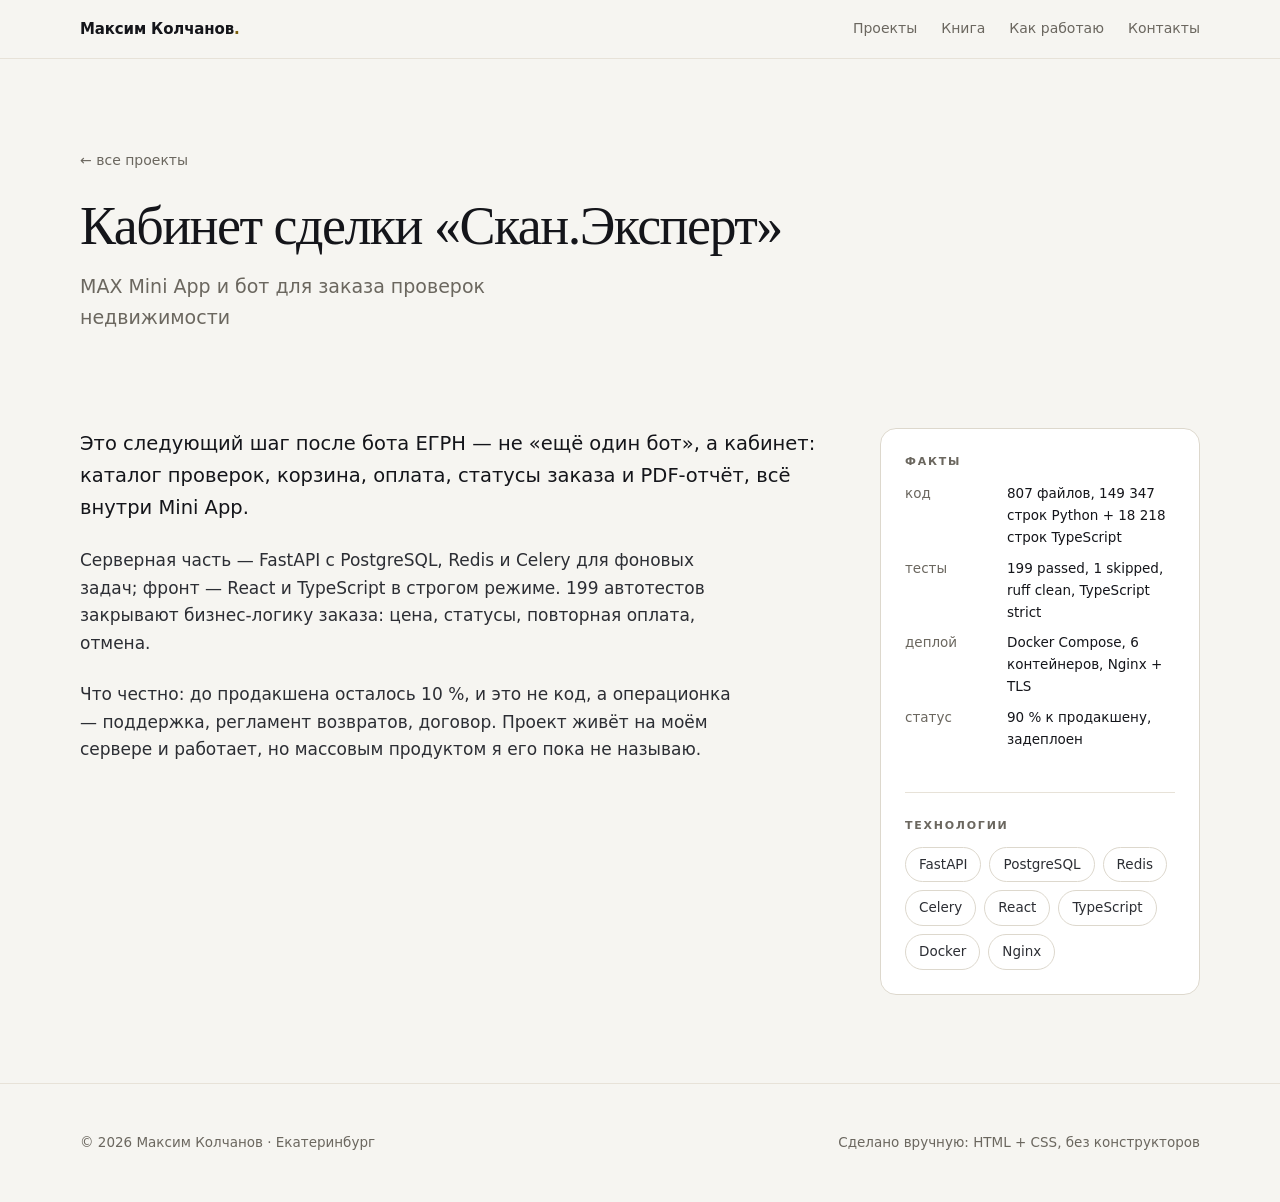
==== case-skan-ekspert.html @ cf694de1 "Сайт-портфолио: статика из portfolio-maxim" ====
<!DOCTYPE html>
<html lang="ru">
<head>
<meta charset="utf-8">
<meta name="viewport" content="width=device-width, initial-scale=1">
<title>Кабинет сделки «Скан.Эксперт» — Максим Колчанов</title>
<meta name="description" content="Витрина проверок объекта с ценами, оплатой и отчётом — внутри мессенджера MAX. Клиент видит каталог, платит и получает PDF, не выходя из приложения.">
<meta property="og:title" content="Кабинет сделки «Скан.Эксперт» — Максим Колчанов">
<meta property="og:description" content="Витрина проверок объекта с ценами, оплатой и отчётом — внутри мессенджера MAX. Клиент видит каталог, платит и получает PDF, не выходя из приложения.">
<meta property="og:type" content="website">
<link rel="stylesheet" href="assets/style.css">
</head>
<body>
<header class="topbar">
  <div class="wrap">
    <a class="brand" href="index.html">Максим Колчанов<span>.</span></a>
    <nav class="topnav">
      <a href="index.html#projects">Проекты</a>
      <a href="index.html#book">Книга</a>
      <a href="index.html#approach">Как работаю</a>
      <a href="index.html#contact">Контакты</a>
    </nav>
  </div>
</header>
<section class="case-head">
  <div class="wrap">
    <a class="back" href="index.html#projects">← все проекты</a>
    <h1>Кабинет сделки «Скан.Эксперт»</h1>
    <p class="sub">MAX Mini App и бот для заказа проверок недвижимости</p>
  </div>
</section>

<div class="wrap case-body">
  <div class="case-text">
<p>Это следующий шаг после бота ЕГРН — не «ещё один бот», а кабинет: каталог проверок, корзина, оплата, статусы заказа и PDF-отчёт, всё внутри Mini App.</p><p>Серверная часть — FastAPI с PostgreSQL, Redis и Celery для фоновых задач; фронт — React и TypeScript в строгом режиме. 199 автотестов закрывают бизнес-логику заказа: цена, статусы, повторная оплата, отмена.</p><p>Что честно: до продакшена осталось 10 %, и это не код, а операционка — поддержка, регламент возвратов, договор. Проект живёт на моём сервере и работает, но массовым продуктом я его пока не называю.</p>  </div>
  <aside class="case-side">
    <div class="side-block">
      <h5>Факты</h5>
      <div class="row"><span class="k">код</span><span>807 файлов, 149 347 строк Python + 18 218 строк TypeScript</span></div>
      <div class="row"><span class="k">тесты</span><span>199 passed, 1 skipped, ruff clean, TypeScript strict</span></div>
      <div class="row"><span class="k">деплой</span><span>Docker Compose, 6 контейнеров, Nginx + TLS</span></div>
      <div class="row"><span class="k">статус</span><span>90 % к продакшену, задеплоен</span></div>
    </div>
    <div class="side-block">
      <h5>Технологии</h5>
      <div class="chips">
<span class="chip">FastAPI</span><span class="chip">PostgreSQL</span><span class="chip">Redis</span><span class="chip">Celery</span><span class="chip">React</span><span class="chip">TypeScript</span><span class="chip">Docker</span><span class="chip">Nginx</span>      </div>
    </div>
  </aside>
</div>
<footer>
  <div class="wrap foot">
    <div>© 2026 Максим Колчанов · Екатеринбург</div>
    <div>Сделано вручную: HTML + CSS, без конструкторов</div>
  </div>
</footer>
</body>
</html>
---- assets/style.css ----
/* ------------------------------------------------------------------
   portfolio-maxim — оформление v2
   Гештальт-основа:
   · фигура/фон — на экране одна фигура (имя и портрет), остальное фон;
   · близость — расстояние кодирует отношение, а не линии;
   · сходство — одинаковые по смыслу элементы одинаковы во всей странице;
   · непрерывность — вертикальная ось таймлайна и общая левая граница текста;
   · общая область — рамка только там, где элемент самодостаточен;
   · прегнантность — минимум уровней серого, минимум линий, максимум воздуха.
   ------------------------------------------------------------------ */

:root {
  /* палитра: один акцент, три уровня серого */
  --bg: #0a0b0d;
  --surface: #101215;
  --surface-2: #16181c;
  --line: #23262c;
  --line-soft: #1b1e22;
  --text: #ecebe6;
  --text-2: #d7d4cc;
  --text-3: #b4b0a6;
  --muted: #a8a49b;
  --accent: #c9a227;

  /* модульная сетка 8px */
  --s1: 8px;  --s2: 16px; --s3: 24px; --s4: 32px;
  --s5: 48px; --s6: 64px;  --s7: 88px; --s8: 112px;

  /* типографическая шкала */
  --fs-cap: 12px; --fs-sm: 13.5px; --fs-base: 16.5px;
  --fs-lead: 19px; --fs-h4: 20px; --fs-h3: 24px;
  --fs-h2: clamp(28px, 3.2vw, 38px);
  --fs-h1: clamp(44px, 7vw, 88px);

  --radius: 16px;
  --max: 1120px;
}

* { box-sizing: border-box; margin: 0; padding: 0; }
html { scroll-behavior: smooth; }
html, body { overflow-x: clip; }

body {
  background: var(--bg);
  color: var(--text);
  font-family: "Inter", "Segoe UI", system-ui, -apple-system, sans-serif;
  font-size: var(--fs-base);
  line-height: 1.62;
  -webkit-font-smoothing: antialiased;
}

img { max-width: 100%; display: block; }
a { color: inherit; text-decoration: none; }
.wrap { width: min(100% - 44px, var(--max)); margin-inline: auto; }

/* ── верхняя панель: тонкая, не спорит с фигурой ── */
.topbar {
  position: sticky; top: 0; z-index: 30;
  background: rgba(10, 11, 13, 0.88);
  backdrop-filter: blur(12px);
  border-bottom: 1px solid var(--line-soft);
}
.topbar .wrap { display: flex; align-items: center; justify-content: space-between; height: 58px; gap: var(--s3); }
.brand { font-size: 15px; font-weight: 600; letter-spacing: -0.01em; }
.brand span { color: var(--accent); }
.topnav { display: flex; gap: var(--s3); font-size: 14px; color: var(--muted); }
.topnav a { padding: 4px 0; border-bottom: 1px solid transparent; transition: color .16s, border-color .16s; }
.topnav a:hover { color: var(--text); border-color: var(--accent); }

/* ── hero: единственная фигура первого экрана ── */
.hero { padding: var(--s8) 0 var(--s7); }
/* сетка: лицо справа на всю высоту, на телефоне — сразу под именем */
.hero-grid {
  display: grid;
  grid-template-columns: 1.02fr 0.98fr;
  grid-template-areas: "head portrait" "body portrait";
  grid-template-rows: auto 1fr;
  column-gap: var(--s6); row-gap: var(--s3);
  align-items: start;
}
.hero-head { grid-area: head; min-width: 0; padding-top: var(--s2); }
.hero-body { grid-area: body; min-width: 0; }
.hero-grid .portrait { grid-area: portrait; align-self: center; }

.eyebrow {
  display: flex; flex-wrap: wrap; align-items: center; gap: var(--s1) var(--s2);
  font-size: var(--fs-cap); letter-spacing: 0.16em; text-transform: uppercase;
  color: var(--muted); margin-bottom: var(--s4);
}
.eyebrow .sep { width: 14px; height: 1px; background: var(--line); }
.eyebrow .city { color: var(--accent); }

h1.name {
  font-family: Georgia, "Times New Roman", serif;
  font-size: var(--fs-h1);
  line-height: 0.96;
  letter-spacing: -0.035em;
  font-weight: 400;
  margin-bottom: var(--s3);
}
.tagline {
  font-size: clamp(19px, 2.2vw, 25px);
  line-height: 1.34;
  max-width: 23ch;
  margin-bottom: var(--s3);
}
.intro { max-width: 58ch; color: var(--muted); font-size: var(--fs-base); }

/* три линии — одна строка с разделителями, а не колонки */
.lines {
  margin-top: var(--s5);
  display: flex; flex-wrap: wrap; gap: var(--s2) var(--s4);
  padding-top: var(--s3); border-top: 1px solid var(--line);
}
.line-item { display: flex; align-items: baseline; gap: var(--s1); min-width: 0; }
.line-item .label {
  font-size: var(--fs-cap); letter-spacing: 0.1em; text-transform: uppercase; color: var(--accent);
  white-space: nowrap;
}
.line-item .text { font-size: var(--fs-sm); color: var(--muted); }

/* портрет: паспарту, свет вокруг лица, подпись внутри рамки */
.portrait {
  margin: 0; position: relative;
  padding: 12px 12px 10px;
  background: linear-gradient(180deg, #141619 0%, #0d0f12 100%);
  border: 1px solid var(--line);
  border-radius: 20px;
  box-shadow: 0 36px 90px rgba(0, 0, 0, 0.55), inset 0 1px 0 rgba(255, 255, 255, 0.04);
}
.portrait::before {
  content: ""; position: absolute; inset: -10% 0 auto 0; height: 58%;
  background: radial-gradient(closest-side, rgba(201, 162, 39, 0.15), transparent 72%);
  filter: blur(30px); pointer-events: none;
}
.portrait-inner { position: relative; border-radius: 12px; overflow: hidden; }
.portrait-inner img { width: 100%; height: auto; }
.portrait-inner::after {
  content: ""; position: absolute; inset: 0; pointer-events: none;
  background: linear-gradient(180deg, rgba(10, 11, 13, 0) 64%, rgba(10, 11, 13, 0.6) 100%);
}
.portrait figcaption {
  display: flex; align-items: center; gap: 9px;
  margin: 11px 2px 1px;
  font-size: 11.5px; letter-spacing: 0.1em; text-transform: uppercase; color: var(--muted);
}
.portrait figcaption .dot {
  width: 6px; height: 6px; border-radius: 50%; background: var(--accent);
  box-shadow: 0 0 0 3px rgba(201, 162, 39, 0.14);
}

/* ── показатели: одна строка, разделители вместо рамок ── */
.metrics { padding: 0 0 var(--s3); }
.metrics-grid {
  display: grid; grid-template-columns: repeat(4, 1fr);
  border-top: 1px solid var(--line); border-bottom: 1px solid var(--line);
}
.metric { padding: var(--s3) var(--s3) var(--s3) 0; }
.metric + .metric { padding-left: var(--s3); border-left: 1px solid var(--line-soft); }
.metric .value {
  font-family: Georgia, serif; font-size: clamp(26px, 3vw, 36px);
  letter-spacing: -0.02em; line-height: 1.1;
}
.metric .label { font-size: 14.5px; margin-top: 6px; }
.metric .note { font-size: var(--fs-sm); color: var(--muted); margin-top: 4px; }

/* ── секции: воздух вместо линий, метка как якорь ── */
section.block { padding: 72px 0; }
section.block + section.block { border-top: 1px solid var(--line-soft); }
#projects { background: linear-gradient(180deg, #0c0e11 0%, #0a0b0d 100%); }

.section-head { margin-bottom: var(--s4); max-width: 74ch; }
.section-head .mark {
  display: block; font-size: var(--fs-cap); letter-spacing: 0.18em;
  text-transform: uppercase; color: var(--accent); margin-bottom: var(--s2);
}
h2 {
  font-family: Georgia, serif; font-weight: 400;
  font-size: var(--fs-h2); letter-spacing: -0.022em; line-height: 1.14;
}
.section-head p { color: var(--muted); font-size: var(--fs-base); margin-top: var(--s2); max-width: 58ch; }

/* ── таймлайн: вертикальная ось связывает годы ── */
.timeline { position: relative; padding-left: 34px; }
.timeline::before {
  content: ""; position: absolute; left: 7px; top: 10px; bottom: 14px; width: 1px;
  background: linear-gradient(180deg, var(--accent) 0%, var(--line) 28%, var(--line) 100%);
}
.tl-row { position: relative; padding: 0 0 var(--s4); }
.tl-row:last-child { padding-bottom: 0; }
.tl-row::before {
  content: ""; position: absolute; left: -34px; top: 9px;
  width: 15px; height: 15px; border-radius: 50%;
  background: var(--bg); border: 1px solid var(--line);
}
.tl-row:first-child::before { border-color: var(--accent); }
.tl-year {
  font-family: Georgia, serif; font-size: 15px; letter-spacing: 0.06em;
  color: var(--accent); margin-bottom: 4px;
}
.tl-body h4 { font-size: var(--fs-lead); font-weight: 600; margin-bottom: 4px; }
.tl-body p { color: var(--muted); font-size: var(--fs-base); max-width: 66ch; }

/* ── направления: карточки с номером ── */
.dirs { display: grid; grid-template-columns: repeat(3, 1fr); gap: var(--s3); }
.dir {
  background: var(--surface); border: 1px solid var(--line);
  border-radius: var(--radius); padding: var(--s4) var(--s3) var(--s3);
  transition: border-color .18s ease;
}
.dir:hover { border-color: #33373f; }
.dir .num {
  font-family: Georgia, serif; font-size: 13px; letter-spacing: 0.12em;
  color: var(--accent); display: block; margin-bottom: var(--s2);
}
.dir h3 { font-size: var(--fs-h4); font-weight: 600; margin-bottom: var(--s1); }
.dir p { color: var(--text-3); font-size: 15px; }
.dir ul { list-style: none; margin-top: var(--s3); display: grid; gap: 6px; }
.dir li { font-size: 14.5px; padding-left: 16px; position: relative; }
.dir li::before { content: ""; position: absolute; left: 0; top: 10px; width: 6px; height: 1px; background: var(--accent); }

/* ── группы проектов ── */
.group-head { display: flex; align-items: baseline; gap: var(--s2); margin-bottom: var(--s3); }
.group-head h3 { font-size: var(--fs-h4); font-weight: 600; letter-spacing: -0.01em; }
.group-head span { font-size: var(--fs-sm); color: var(--muted); }
.group-gap { margin-top: var(--s6); }

.projects { display: grid; grid-template-columns: repeat(2, 1fr); gap: var(--s3); }
#projects .group-block[data-group="products"] .projects { grid-template-columns: repeat(3, 1fr); }
#projects .group-block[data-group="products"] .card h3 { font-size: 21px; }
#projects .group-block[data-group="products"] .fact { grid-template-columns: 1fr; gap: 2px; }
#projects .group-block[data-group="products"] .fact .k { font-size: 12.5px; }
.card {
  background: var(--surface); border: 1px solid var(--line); border-radius: var(--radius);
  padding: var(--s4) var(--s3);
  display: flex; flex-direction: column;
  transition: border-color .18s ease, transform .18s ease, background .18s ease;
}
.card:hover { border-color: #3a3f48; transform: translateY(-2px); background: #12151a; }
.card-top { display: flex; align-items: center; justify-content: space-between; gap: var(--s2); margin-bottom: var(--s2); }
.kicker {
  font-size: 11px; letter-spacing: 0.12em; text-transform: uppercase; color: var(--accent);
  background: rgba(201, 162, 39, 0.1); border: 1px solid rgba(201, 162, 39, 0.24);
  padding: 3px 9px; border-radius: 999px; white-space: nowrap;
}
.status { font-size: 13px; color: var(--text-2); text-align: right; font-weight: 500; }
.card h3 { font-size: var(--fs-h3); letter-spacing: -0.015em; margin-bottom: 4px; }
.card .sub { color: var(--muted); font-size: 15px; margin-bottom: var(--s2); }
/* результат — фигура карточки: крупнее и с акцентной чертой */
.card .result {
  font-size: 16.5px; line-height: 1.45; color: var(--text);
  border-left: 2px solid var(--accent); padding-left: 14px;
  margin-bottom: var(--s3);
}
.card .summary { color: var(--muted); font-size: 15px; margin-bottom: var(--s3); }
.facts { display: grid; gap: 7px; margin-bottom: var(--s3); }
.fact { display: grid; grid-template-columns: 104px 1fr; gap: var(--s2); font-size: 13.5px; }
.fact .k { color: var(--muted); }
.fact .v { color: var(--text-2); }
.card .more {
  margin-top: auto; padding-top: 14px; border-top: 1px solid var(--line-soft);
  font-size: 14.5px; color: var(--accent);
  display: inline-flex; align-items: center; gap: var(--s1);
}
.cta-list { list-style: none; display: grid; gap: 7px; margin: var(--s2) 0 var(--s3); }
.cta-list li { font-size: 14.5px; color: var(--text-3); padding-left: 16px; position: relative; }
.cta-list li::before { content: ""; position: absolute; left: 0; top: 10px; width: 6px; height: 1px; background: var(--accent); }
/* мягкий переход к проектам из первого экрана */
.hero-jump {
  display: inline-flex; align-items: center; gap: 8px; margin-top: var(--s4);
  font-size: 14.5px; color: var(--muted); border-bottom: 1px solid var(--line);
  padding-bottom: 3px; transition: color .16s, border-color .16s;
}
.hero-jump span { color: var(--accent); transition: transform .16s; }
.hero-jump:hover { color: var(--text); border-color: var(--accent); }
.hero-jump:hover span { transform: translateX(3px); }
.card .more::after { content: "→"; transition: transform .18s ease; }
.card:hover .more::after { transform: translateX(4px); }

/* приглашение: отдельная полоса, не притворяется карточкой */
.invite {
  display: flex; align-items: center; justify-content: space-between; gap: var(--s3);
  margin-top: var(--s3); padding: var(--s3);
  border: 1px solid var(--line); border-radius: var(--radius);
  background: radial-gradient(120% 140% at 0% 0%, rgba(201, 162, 39, 0.10), transparent 62%);
  transition: border-color .18s ease, background .18s ease;
}
.invite:hover { border-color: var(--accent); }
.invite h3 { font-size: var(--fs-h4); font-weight: 600; margin-bottom: 4px; }
.invite p { font-size: 14.5px; color: var(--muted); max-width: 62ch; }
.invite-cta { color: var(--accent); font-size: 14.5px; white-space: nowrap; display: inline-flex; gap: 8px; align-items: center; }
.invite:hover .invite-cta span { transform: translateX(4px); }
.invite-cta span { transition: transform .18s ease; }

/* близость внутри карточки: заголовок+подзаголовок — одна группа, результат — отдельная фигура */
.card h3 { margin-bottom: 2px; }
.card .sub { margin-bottom: var(--s2); }

/* ── книга: плашка с крупной цитатой ── */
.book-grid { display: grid; grid-template-columns: 1.2fr 0.8fr; gap: var(--s6); align-items: start; }
.book-title {
  font-family: Georgia, serif; font-weight: 400; font-size: clamp(24px, 2.4vw, 30px);
  letter-spacing: -0.02em; margin-bottom: var(--s3);
}
.book-quote { position: relative; color: var(--text-2); font-size: 19px; line-height: 1.62; padding-left: var(--s4); margin: 0; }
.book-quote::before {
  content: "«"; position: absolute; left: 0; top: -12px;
  font-family: Georgia, serif; font-size: 46px; line-height: 1; color: var(--accent); opacity: 0.7;
}
.book-facts { background: var(--surface); border: 1px solid var(--line); border-radius: var(--radius); padding: var(--s3) var(--s3) var(--s2); }
.book-facts .row { display: flex; justify-content: space-between; gap: var(--s2); padding: 11px 0; font-size: 14.5px; }
.book-facts .row + .row { border-top: 1px solid var(--line-soft); }
.book-facts .row span:first-child { color: var(--muted); }
.book-facts .row span:last-child { text-align: right; }

/* ── рабочее место: баннер-кадр ── */
.workspace { margin: var(--s5) 0 0; position: relative; overflow: hidden; border: 1px solid var(--line); border-radius: var(--radius); }
.workspace img { width: 100%; height: clamp(190px, 26vw, 320px); object-fit: cover; }
.workspace::after { content: ""; position: absolute; inset: 0; pointer-events: none; box-shadow: inset 0 0 100px rgba(10, 11, 13, 0.7); }
.workspace figcaption {
  position: absolute; left: 0; right: 0; bottom: 0; z-index: 2;
  display: flex; align-items: baseline; gap: 12px;
  padding: 44px var(--s3) var(--s2); font-size: 14px;
  background: linear-gradient(180deg, transparent, rgba(10, 11, 13, 0.92));
}
.workspace figcaption .fig { font-size: 11px; letter-spacing: 0.18em; text-transform: uppercase; color: var(--accent); white-space: nowrap; }

/* ── принципы: тихая полоса, 5 равных колонок ── */
.principles { display: grid; grid-template-columns: repeat(5, 1fr); gap: var(--s3); }
.principle { padding-top: var(--s2); border-top: 1px solid var(--line); }
.principle .num { font-family: Georgia, serif; font-size: 12px; letter-spacing: 0.1em; color: var(--accent); display: block; margin-bottom: 10px; }
.principle h4 { font-size: 15.5px; font-weight: 600; margin-bottom: 6px; }
.principle p { font-size: 13.5px; color: var(--muted); line-height: 1.5; }

/* ── стек ── */
.chips { display: flex; flex-wrap: wrap; gap: var(--s1); }
.chip {
  font-size: 13.5px; color: var(--text-2); border: 1px solid var(--line);
  background: var(--surface-2); padding: 6px 13px; border-radius: 999px;
}

/* ── контакты: один главный элемент ── */
.contact-grid { display: grid; grid-template-columns: 1.15fr 0.85fr; gap: var(--s6); align-items: start; }
.contact-lead {
  font-family: Georgia, serif; font-weight: 400; font-size: clamp(26px, 3.4vw, 40px);
  letter-spacing: -0.025em; line-height: 1.16; margin-bottom: var(--s2);
}
.contact-hint { color: var(--muted); font-size: var(--fs-base); max-width: 46ch; }
.btn {
  display: inline-flex; align-items: center; gap: 10px;
  margin-top: var(--s4); padding: 14px 26px;
  background: var(--accent); color: #17150f; font-weight: 600; font-size: 15.5px;
  border-radius: 11px; transition: filter .16s ease, transform .16s ease;
}
.btn:hover { filter: brightness(1.07); transform: translateY(-1px); }
.contact-list { display: grid; gap: 0; border-top: 1px solid var(--line); }
.contact-list .row { display: flex; justify-content: space-between; gap: var(--s2); padding: 14px 0; font-size: 14.5px; border-bottom: 1px solid var(--line-soft); }
.contact-list .row span:first-child { color: var(--muted); }

/* ── карточка кейса ── */
.case-head { padding: var(--s7) 0 var(--s5); }
.back { color: var(--muted); font-size: 14px; }
.back:hover { color: var(--text); }
.case-head h1 {
  font-family: Georgia, serif; font-weight: 400;
  font-size: clamp(32px, 4.6vw, 54px); line-height: 1.06; letter-spacing: -0.028em;
  margin: var(--s3) 0 var(--s2);
}
.case-head .sub { color: var(--muted); font-size: var(--fs-lead); max-width: 46ch; }
.case-body { padding: var(--s5) 0 var(--s7); display: grid; grid-template-columns: 1fr 320px; gap: var(--s6); align-items: start; }
.case-text p { font-size: 17px; margin-bottom: var(--s3); max-width: 62ch; color: var(--text-2); }
.case-text p:first-of-type { font-size: 19.5px; color: var(--text); }
.case-side { position: sticky; top: 82px; display: grid; gap: var(--s4); background: var(--surface); border: 1px solid var(--line); border-radius: var(--radius); padding: var(--s3); }
.side-block h5 { font-size: 11px; letter-spacing: 0.16em; text-transform: uppercase; color: var(--muted); margin-bottom: 12px; }
.side-block .row { display: grid; grid-template-columns: 92px 1fr; gap: 10px; font-size: 13.5px; margin-bottom: 9px; }
.side-block .row .k { color: var(--muted); }
.side-block + .side-block { border-top: 1px solid var(--line-soft); padding-top: var(--s3); }

/* ── подвал ── */
footer { padding: var(--s5) 0; border-top: 1px solid var(--line-soft); }
.foot { display: flex; justify-content: space-between; gap: var(--s2); color: var(--muted); font-size: 13.5px; flex-wrap: wrap; }

/* ── адаптив ── */
@media (max-width: 1000px) {
  .hero { padding: var(--s7) 0 var(--s6); }
  section.block { padding: 72px 0; }
  .hero-grid {
    grid-template-columns: 1fr;
    grid-template-areas: "head" "portrait" "body";
    grid-template-rows: auto auto auto;
    row-gap: var(--s3);
  }
  .portrait { max-width: 100%; margin-top: 0; }
  .metrics-grid { grid-template-columns: repeat(2, 1fr); }
  .metric:nth-child(3) { padding-left: 0; border-left: none; }
  .metric:nth-child(n+3) { border-top: 1px solid var(--line-soft); }
  .dirs { grid-template-columns: 1fr 1fr; }
  .principles { grid-template-columns: 1fr 1fr; }
  .projects, #projects .group-block[data-group="products"] .projects { grid-template-columns: 1fr 1fr; }
  .book-grid, .contact-grid, .case-body { grid-template-columns: 1fr; gap: var(--s4); }
  .case-side { position: static; }
  .topnav { display: none; }
}
@media (max-width: 560px) {
  .invite { flex-direction: column; align-items: flex-start; gap: var(--s2); }
  :root { --s7: 64px; --s8: 76px; }
  .eyebrow { font-size: 12.5px; }
  .portrait figcaption { font-size: 12px; }
  .metric .note, .principle p { font-size: 14px; }
  .fact { font-size: 14px; }
  .wrap { width: calc(100% - 36px); }
  .dirs, .principles, .metrics-grid, .projects, #projects .group-block[data-group="products"] .projects { grid-template-columns: 1fr; }
  .metric { padding: var(--s2) 0; }
  .metric + .metric { padding-left: 0; border-left: none; border-top: 1px solid var(--line-soft); }
  .metric:nth-child(3) { border-top: 1px solid var(--line-soft); }
  .lines { flex-direction: column; gap: 10px; }
  .fact { grid-template-columns: 92px 1fr; }
}

/* ══════════════════════════════════════════════════════════════
   Авто-тема: подстраивается под системную настройку устройства.
   Переключателя нет намеренно — JS не нужен.
   ══════════════════════════════════════════════════════════════ */
@media (prefers-color-scheme: light) {
  :root {
    --bg: #f6f5f1;
    --surface: #ffffff;
    --surface-2: #f0eee8;
    --line: #ddd8cd;
    --line-soft: #e7e2d8;
    --text: #14151a;
    --text-2: #2c2e34;
    --text-3: #55524b;
    --muted: #6b675f;
    --accent: #7a5f0d;
  }
  .topbar { background: rgba(246, 245, 241, 0.92); }
  #projects { background: linear-gradient(180deg, #efede7 0%, #f6f5f1 100%); }
  .portrait {
    background: linear-gradient(180deg, #ffffff 0%, #f2f0ea 100%);
    box-shadow: 0 24px 60px rgba(20, 21, 26, 0.12), inset 0 1px 0 #ffffff;
  }
  .portrait::before { background: radial-gradient(closest-side, rgba(201, 162, 39, 0.2), transparent 72%); }
  .portrait-inner::after { background: linear-gradient(180deg, rgba(246, 245, 241, 0) 72%, rgba(20, 21, 26, 0.35) 100%); }
  .workspace::after { box-shadow: inset 0 0 70px rgba(20, 21, 26, 0.35); }
  .workspace figcaption { background: linear-gradient(180deg, transparent, rgba(20, 21, 26, 0.82)); color: #f3f1ea; }
  .workspace figcaption .fig { color: #e0c05a; }
  .card:hover { background: #fdfdfb; border-color: #cfc9bc; }
  .card--cta { border-color: #d9d3c6; }
  .card--cta:hover { background: rgba(201, 162, 39, 0.07); border-color: var(--accent); }
  .tl-row::before { background: var(--bg); }
  .kicker { background: rgba(122, 95, 13, 0.09); border-color: rgba(122, 95, 13, 0.3); }
  .chip { background: var(--surface); }
  .btn { color: #1a1708; }
}

/* ══════════════════════════════════════════════════════════════
   Автоадаптация: устройство ввода, движение, ориентация, размер
   ══════════════════════════════════════════════════════════════ */

/* на телефоне и планшете hover не существует — эффекты не нужны */
@media (hover: none) {
  .card:hover { transform: none; background: var(--surface); border-color: var(--line); }
  .dir:hover { border-color: var(--line); }
  .btn:hover { transform: none; filter: none; }
  .hero-jump:hover span { transform: none; }
  .topnav a:hover { border-color: transparent; color: var(--muted); }
}

/* системная настройка «уменьшить движение» */
@media (prefers-reduced-motion: reduce) {
  html { scroll-behavior: auto; }
  *, *::before, *::after { transition: none !important; animation: none !important; }
}

/* телефон боком: первый экран не должен съедать всю высоту */
@media (orientation: landscape) and (max-height: 540px) {
  .hero { padding: var(--s4) 0 var(--s3); }
  .hero-grid { grid-template-columns: 1fr auto; grid-template-areas: "head portrait" "body portrait"; }
  .portrait { width: 40vw; max-width: 320px; }
  .tagline { font-size: 19px; }
}

/* большие мониторы: чуть шире сетка, чтобы не было одинокой узкой колонки */
@media (min-width: 1600px) {
  :root { --max: 1240px; }
}

/* тач-цели: минимум 44 px по высоте — палец не должен промахиваться */
.topnav a { min-height: 44px; display: inline-flex; align-items: center; }
.card .more, .hero-jump { min-height: 44px; }
.btn { min-height: 48px; }

/* вырез экрана на телефоне */
.wrap {
  padding-left: env(safe-area-inset-left);
  padding-right: env(safe-area-inset-right);
}
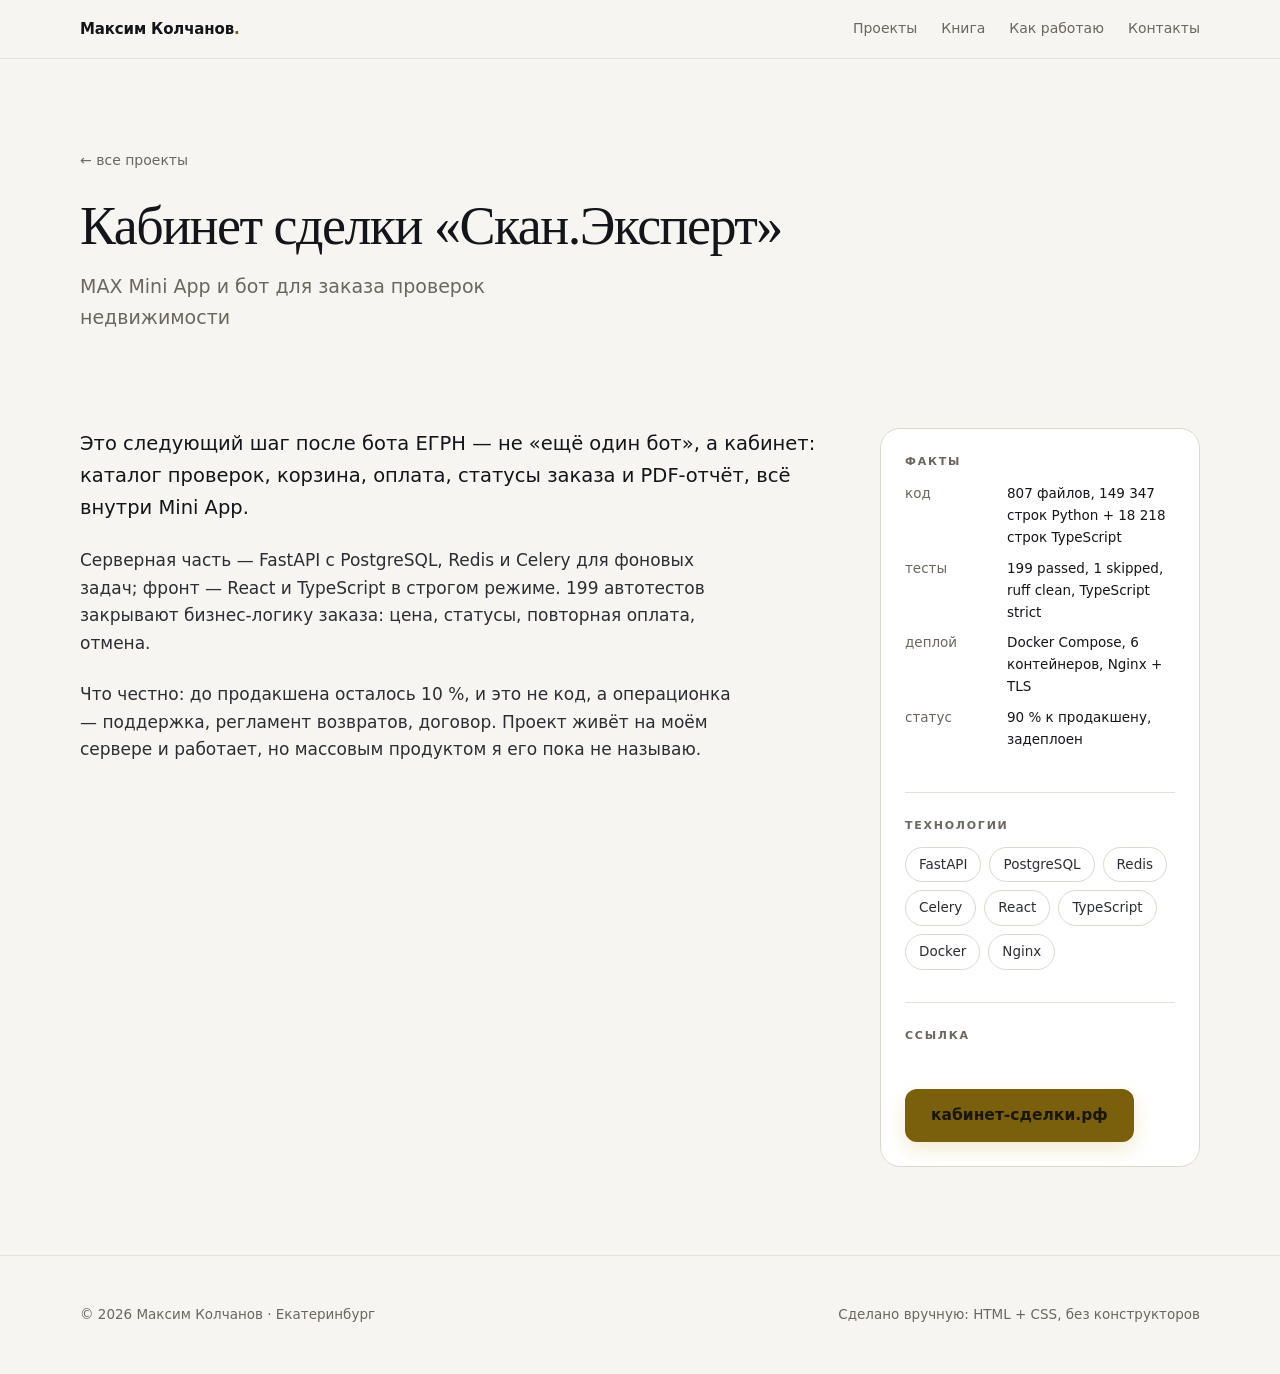
==== commit 5283341f: "Проекты: убраны KontexAI и photoflow, добавлена ссылка на кабинет-сделки.рф" ====
--- a/case-skan-ekspert.html
+++ b/case-skan-ekspert.html
@@ -46,6 +46,10 @@
       <div class="chips">
 <span class="chip">FastAPI</span><span class="chip">PostgreSQL</span><span class="chip">Redis</span><span class="chip">Celery</span><span class="chip">React</span><span class="chip">TypeScript</span><span class="chip">Docker</span><span class="chip">Nginx</span>      </div>
     </div>
+    <div class="side-block">
+      <h5>Ссылка</h5>
+      <a class="btn" href="https://кабинет-сделки.рф">кабинет-сделки.рф</a>
+    </div>
   </aside>
 </div>
 <footer>
--- a/assets/style.css
+++ b/assets/style.css
@@ -32,7 +32,9 @@
   --fs-h2: clamp(28px, 3.2vw, 38px);
   --fs-h1: clamp(44px, 7vw, 88px);
 
-  --radius: 16px;
+  --radius: 20px;
+  --radius-sm: 12px;
+  --ease: cubic-bezier(0.22, 0.61, 0.36, 1);
   --max: 1120px;
 }
 
@@ -43,7 +45,7 @@
 body {
   background: var(--bg);
   color: var(--text);
-  font-family: "Inter", "Segoe UI", system-ui, -apple-system, sans-serif;
+  font-family: -apple-system, BlinkMacSystemFont, "SF Pro Text", "Segoe UI", system-ui, sans-serif;
   font-size: var(--fs-base);
   line-height: 1.62;
   -webkit-font-smoothing: antialiased;
@@ -57,7 +59,8 @@
 .topbar {
   position: sticky; top: 0; z-index: 30;
   background: rgba(10, 11, 13, 0.88);
-  backdrop-filter: blur(12px);
+  backdrop-filter: blur(20px) saturate(180%);
+  -webkit-backdrop-filter: blur(20px) saturate(180%);
   border-bottom: 1px solid var(--line-soft);
 }
 .topbar .wrap { display: flex; align-items: center; justify-content: space-between; height: 58px; gap: var(--s3); }
@@ -100,6 +103,7 @@
 }
 .tagline {
   font-size: clamp(19px, 2.2vw, 25px);
+  font-weight: 500;
   line-height: 1.34;
   max-width: 23ch;
   margin-bottom: var(--s3);
@@ -109,7 +113,7 @@
 /* три линии — одна строка с разделителями, а не колонки */
 .lines {
   margin-top: var(--s5);
-  display: flex; flex-wrap: wrap; gap: var(--s2) var(--s4);
+  display: flex; flex-wrap: wrap; gap: 18px var(--s4);
   padding-top: var(--s3); border-top: 1px solid var(--line);
 }
 .line-item { display: flex; align-items: baseline; gap: var(--s1); min-width: 0; }
@@ -227,6 +231,7 @@
 
 .projects { display: grid; grid-template-columns: repeat(2, 1fr); gap: var(--s3); }
 #projects .group-block[data-group="products"] .projects { grid-template-columns: repeat(3, 1fr); }
+#projects .group-block[data-group="tools"] .projects { grid-template-columns: 1fr; }
 #projects .group-block[data-group="products"] .card h3 { font-size: 21px; }
 #projects .group-block[data-group="products"] .fact { grid-template-columns: 1fr; gap: 2px; }
 #projects .group-block[data-group="products"] .fact .k { font-size: 12.5px; }
@@ -234,9 +239,10 @@
   background: var(--surface); border: 1px solid var(--line); border-radius: var(--radius);
   padding: var(--s4) var(--s3);
   display: flex; flex-direction: column;
-  transition: border-color .18s ease, transform .18s ease, background .18s ease;
-}
-.card:hover { border-color: #3a3f48; transform: translateY(-2px); background: #12151a; }
+  box-shadow: 0 1px 2px rgba(0, 0, 0, 0.18);
+  transition: border-color .2s var(--ease), transform .2s var(--ease), background .2s var(--ease), box-shadow .2s var(--ease);
+}
+.card:hover { border-color: #3a3f48; transform: translateY(-2px); background: #12151a; box-shadow: 0 12px 28px rgba(0, 0, 0, 0.32); }
 .card-top { display: flex; align-items: center; justify-content: space-between; gap: var(--s2); margin-bottom: var(--s2); }
 .kicker {
   font-size: 11px; letter-spacing: 0.12em; text-transform: uppercase; color: var(--accent);
@@ -253,8 +259,9 @@
   margin-bottom: var(--s3);
 }
 .card .summary { color: var(--muted); font-size: 15px; margin-bottom: var(--s3); }
-.facts { display: grid; gap: 7px; margin-bottom: var(--s3); }
-.fact { display: grid; grid-template-columns: 104px 1fr; gap: var(--s2); font-size: 13.5px; }
+.facts { display: grid; gap: 0; margin-bottom: var(--s3); border-top: 1px solid var(--line-soft); }
+.fact + .fact { border-top: 1px solid var(--line-soft); }
+.fact { display: grid; grid-template-columns: 104px 1fr; gap: var(--s2); font-size: 13.5px; padding: 7px 0; }
 .fact .k { color: var(--muted); }
 .fact .v { color: var(--text-2); }
 .card .more {
@@ -281,7 +288,7 @@
 .invite {
   display: flex; align-items: center; justify-content: space-between; gap: var(--s3);
   margin-top: var(--s3); padding: var(--s3);
-  border: 1px solid var(--line); border-radius: var(--radius);
+  border: 1px solid var(--line); border-radius: 22px;
   background: radial-gradient(120% 140% at 0% 0%, rgba(201, 162, 39, 0.10), transparent 62%);
   transition: border-color .18s ease, background .18s ease;
 }
@@ -350,9 +357,11 @@
   display: inline-flex; align-items: center; gap: 10px;
   margin-top: var(--s4); padding: 14px 26px;
   background: var(--accent); color: #17150f; font-weight: 600; font-size: 15.5px;
-  border-radius: 11px; transition: filter .16s ease, transform .16s ease;
-}
-.btn:hover { filter: brightness(1.07); transform: translateY(-1px); }
+  border-radius: var(--radius-sm); box-shadow: 0 8px 20px rgba(201, 162, 39, 0.22);
+  transition: filter .18s var(--ease), transform .18s var(--ease), box-shadow .18s var(--ease);
+}
+.btn:hover { filter: brightness(1.07); transform: translateY(-1px); box-shadow: 0 12px 26px rgba(201, 162, 39, 0.3); }
+.btn:active { transform: scale(0.985); }
 .contact-list { display: grid; gap: 0; border-top: 1px solid var(--line); }
 .contact-list .row { display: flex; justify-content: space-between; gap: var(--s2); padding: 14px 0; font-size: 14.5px; border-bottom: 1px solid var(--line-soft); }
 .contact-list .row span:first-child { color: var(--muted); }
@@ -481,9 +490,14 @@
   .tagline { font-size: 19px; }
 }
 
-/* большие мониторы: чуть шире сетка, чтобы не было одинокой узкой колонки */
-@media (min-width: 1600px) {
-  :root { --max: 1240px; }
+/* ПК-раскладки: ширина сетки растёт ступенями, чтобы на каждом мониторе строка была удобной */
+@media (min-width: 1600px) { :root { --max: 1200px; } }
+@media (min-width: 1900px) { :root { --max: 1360px; } }
+@media (min-width: 2200px) { :root { --max: 1520px; } }
+@media (min-width: 2600px) { :root { --max: 1680px; } }
+/* на 1024–1200 три узкие карточки в ряд тесны — две колонки */
+@media (max-width: 1180px) and (min-width: 721px) {
+  #projects .group-block[data-group="products"] .projects { grid-template-columns: 1fr 1fr; }
 }
 
 /* тач-цели: минимум 44 px по высоте — палец не должен промахиваться */
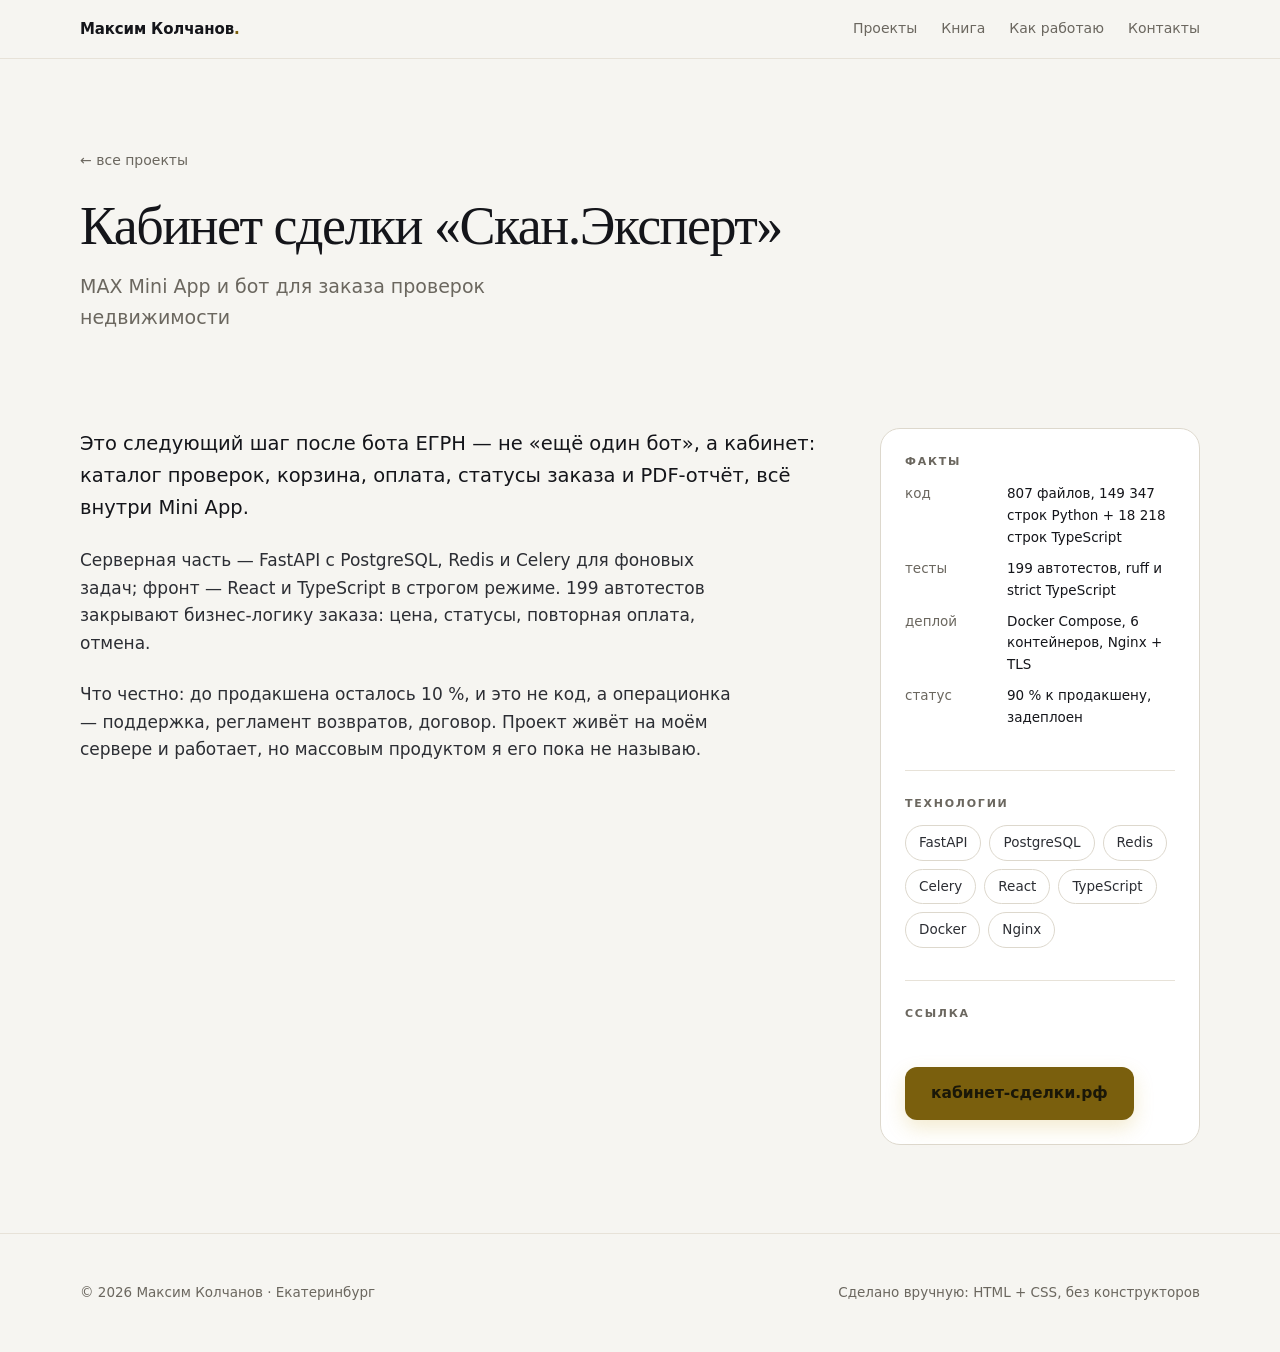
==== commit a9a1fd8a: "Гештальт: близость в секции проектов, общая область групп, короче факты" ====
--- a/case-skan-ekspert.html
+++ b/case-skan-ekspert.html
@@ -37,7 +37,7 @@
     <div class="side-block">
       <h5>Факты</h5>
       <div class="row"><span class="k">код</span><span>807 файлов, 149 347 строк Python + 18 218 строк TypeScript</span></div>
-      <div class="row"><span class="k">тесты</span><span>199 passed, 1 skipped, ruff clean, TypeScript strict</span></div>
+      <div class="row"><span class="k">тесты</span><span>199 автотестов, ruff и strict TypeScript</span></div>
       <div class="row"><span class="k">деплой</span><span>Docker Compose, 6 контейнеров, Nginx + TLS</span></div>
       <div class="row"><span class="k">статус</span><span>90 % к продакшену, задеплоен</span></div>
     </div>
--- a/assets/style.css
+++ b/assets/style.css
@@ -174,6 +174,7 @@
 #projects { background: linear-gradient(180deg, #0c0e11 0%, #0a0b0d 100%); }
 
 .section-head { margin-bottom: var(--s4); max-width: 74ch; }
+#projects .section-head { margin-bottom: var(--s3); }
 .section-head .mark {
   display: block; font-size: var(--fs-cap); letter-spacing: 0.18em;
   text-transform: uppercase; color: var(--accent); margin-bottom: var(--s2);
@@ -224,6 +225,13 @@
 .dir li::before { content: ""; position: absolute; left: 0; top: 10px; width: 6px; height: 1px; background: var(--accent); }
 
 /* ── группы проектов ── */
+.group-block {
+  padding: var(--s3);
+  border: 1px solid var(--line-soft);
+  border-radius: 24px;
+  background: rgba(255, 255, 255, 0.018);
+}
+.group-block + .group-block { margin-top: var(--s4); }
 .group-head { display: flex; align-items: baseline; gap: var(--s2); margin-bottom: var(--s3); }
 .group-head h3 { font-size: var(--fs-h4); font-weight: 600; letter-spacing: -0.01em; }
 .group-head span { font-size: var(--fs-sm); color: var(--muted); }
@@ -455,6 +463,7 @@
   .workspace figcaption { background: linear-gradient(180deg, transparent, rgba(20, 21, 26, 0.82)); color: #f3f1ea; }
   .workspace figcaption .fig { color: #e0c05a; }
   .card:hover { background: #fdfdfb; border-color: #cfc9bc; }
+  .group-block { background: rgba(20, 21, 26, 0.022); }
   .card--cta { border-color: #d9d3c6; }
   .card--cta:hover { background: rgba(201, 162, 39, 0.07); border-color: var(--accent); }
   .tl-row::before { background: var(--bg); }
